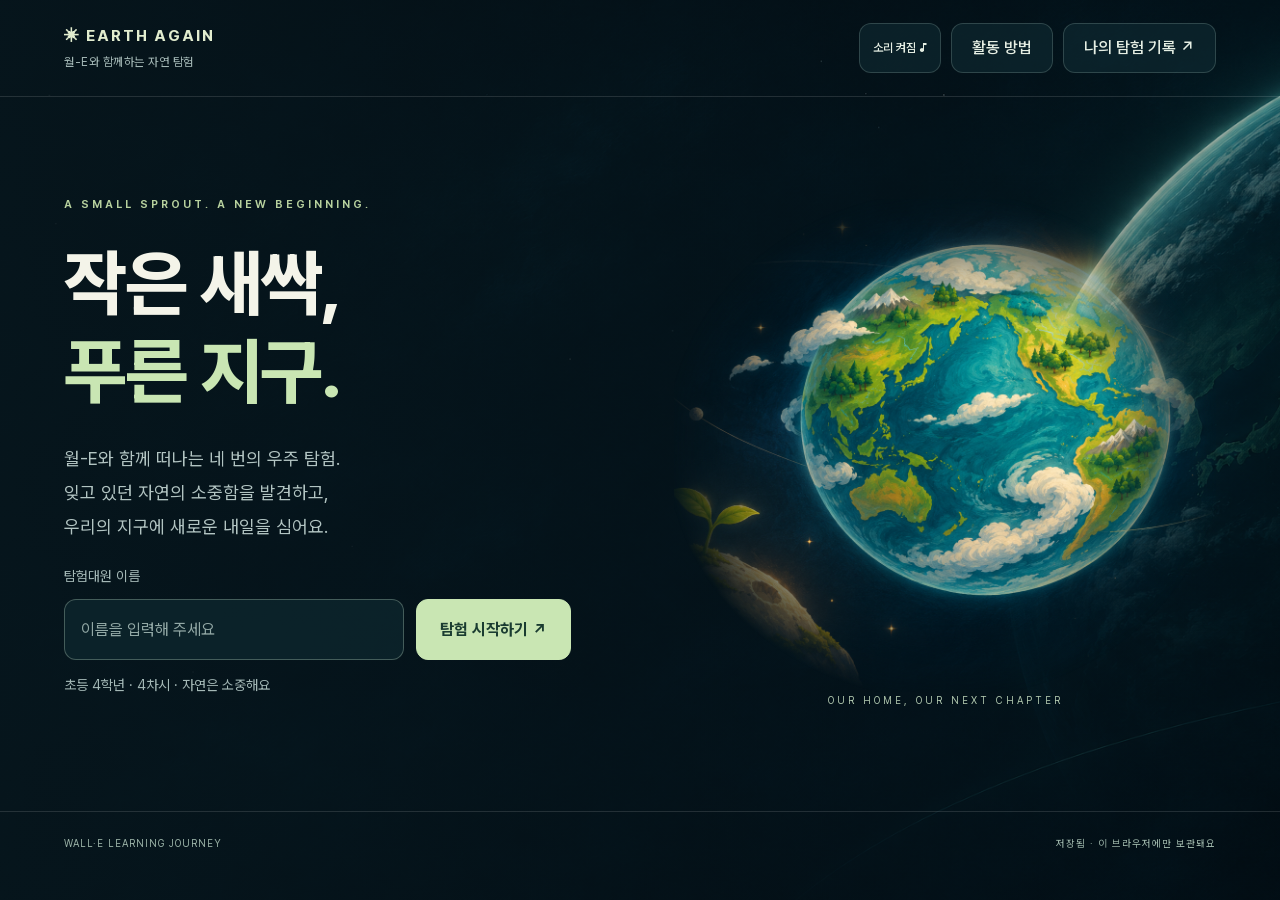
==== index.html @ 94ccd11d "Add WALL-E learning app with 20 levels, hints and sound effects" ====
<!doctype html><html lang="ko"><meta charset="utf-8"><meta name="viewport" content="width=device-width,initial-scale=1"><title>작은 새싹, 푸른 지구</title><link rel="stylesheet" href="style.css"><body><div class="stars"></div><header><a href="#" id="home">✳ EARTH AGAIN <small>월-E와 함께하는 자연 탐험</small></a><nav><button id="help">활동 방법</button><button id="record">나의 탐험 기록 ↗</button></nav></header><main id="app"></main><dialog id="dialog"><h2>우리의 탐험 방법</h2><p>영화를 함께 보고, 기억을 확인하고, 나만의 생각을 남겨요.</p><p>객관식은 다시 도전할 수 있어요. 생각 쓰기에는 정답이 없어요.</p><p>기록은 이 브라우저에만 저장돼요. 공용 기기에서는 기록을 내려받은 뒤 초기화하세요. 브라우저 데이터를 지우면 기록도 사라져요.</p><button onclick="this.closest('dialog').close()">알겠어요</button></dialog><footer><span>WALL·E LEARNING JOURNEY</span><span id="save" role="status">이 기기에 기록을 보관해요</span></footer><script src="data.js"></script><script src="app.js"></script><script src="sound.js"></script><script src="game.js"></script></body></html>
---- style.css ----
@font-face{font-family:Pretendard;src:url('PretendardVariable.woff2') format('woff2');font-weight:100 900;font-display:swap}
:root{--mint:#c9e6b3;--ink:#193b38;--muted:#a4b8b6;--line:#ffffff20}*{box-sizing:border-box}body{margin:0;background:#08171f;color:#f4f4e9;font-family:Pretendard,'Malgun Gothic',sans-serif;line-height:1.7;word-break:keep-all}body:before{content:'';position:fixed;inset:0;z-index:-1;background:linear-gradient(90deg,#07171ed9,#07171e45),url('space-background.png') center/cover no-repeat;pointer-events:none}.stars{display:none}header,footer{display:flex;align-items:center;justify-content:space-between;padding:23px 5vw;border-bottom:1px solid var(--line);gap:20px}header a{color:#e2edcf;text-decoration:none;font-size:15px;font-weight:750;letter-spacing:2px}small{display:block;font-size:12px;font-weight:400;letter-spacing:.5px;color:var(--muted)}header small{margin-top:3px}nav{display:flex;gap:10px}button,input,textarea{font:inherit}button{border:1px solid #9bb9ae40;border-radius:12px;background:#12303880;color:#e5eee3;cursor:pointer;padding:12px 20px;font-weight:550;line-height:1.5;transition:background .18s,transform .18s,border-color .18s}button:hover{background:#23433e;border-color:#a4c6a780;transform:translateY(-1px)}button:active{transform:translateY(1px)}button:disabled{opacity:.38;cursor:default;transform:none}button:focus-visible,a:focus-visible,summary:focus-visible{outline:3px solid #a9ce83;outline-offset:4px}.primary{background:var(--mint);border-color:var(--mint);color:#1a3c31;font-weight:700}.primary:hover{background:#d8efc7;border-color:#d8efc7}main{max-width:1240px;margin:auto;padding:52px 44px;min-height:78vh}.hero{display:grid;grid-template-columns:1.08fr 1fr;align-items:center;min-height:610px;gap:25px}.eyebrow{color:#b7d19e;font-size:11px;letter-spacing:3px;font-weight:650}h1{font-size:clamp(44px,5.7vw,76px);line-height:1.2;font-weight:760;letter-spacing:-2.5px;margin:26px 0}h1 em{font-style:normal;color:var(--mint)}h2{font-weight:700;letter-spacing:-.6px}p{color:#b2c4c2}.intro{font-size:18px;line-height:1.9}.muted{font-size:14px;color:var(--muted)}input{min-width:0;max-width:100%;border:1px solid #b7d1bd55;border-radius:12px;background:#0d252cd9;padding:16px;color:#f3f5e9}input::placeholder{color:#93a9a6}.hero .primary{padding:16px 23px}.earth{width:100%;aspect-ratio:1.1;background:url('earth-story.png') center/cover;mask-image:radial-gradient(ellipse,#000 43%,transparent 73%)}.caption{text-align:center;font-size:10px;letter-spacing:3px;color:#afc6ad}.actions{display:flex;justify-content:space-between;gap:12px;flex-wrap:wrap;margin-top:28px}.topline{display:flex;align-items:center;justify-content:space-between;gap:20px}.map-art{height:180px;border-radius:22px;background:linear-gradient(90deg,#07171e90,transparent),url('earth-story.png') center 45%/cover;position:relative;margin-top:30px;overflow:hidden}.orbit-label{position:absolute;left:25px;bottom:20px;font-size:14px;color:#e4edda}.route{display:grid;grid-template-columns:repeat(4,1fr);gap:15px;margin:25px 0 35px}.mission{text-align:left;padding:26px 22px;background:#10292dde;border:1px solid #a1c5ad35;border-radius:18px;min-height:218px}.mission:before{content:'◌';display:block;font-size:28px;color:var(--mint);margin-bottom:18px;font-weight:300}.mission:nth-child(2):before{content:'↗'}.mission:nth-child(3):before{content:'◎'}.mission:nth-child(4):before{content:'✳'}.mission b{display:block;font-size:20px;line-height:1.5;margin:15px 0}.mission small{color:#b5c4b9}.number{font-size:12px;letter-spacing:1.5px;color:#abc79a}.mission-banner{display:flex;justify-content:space-between;align-items:center;gap:20px;border-bottom:1px solid var(--line);padding:0 0 24px;margin-bottom:30px}.mission-banner span{font-size:12px;letter-spacing:2px;color:#b7ccac}.mission-banner b{font-size:16px;font-weight:450;color:#c2d1c6}.layout{display:grid;grid-template-columns:215px minmax(0,1fr);gap:42px}.side{align-self:start;padding:8px 0}.side h2{font-size:23px;line-height:1.5}.side button{display:block;width:100%;text-align:left;margin:5px 0;background:transparent;border-color:transparent;padding:11px 13px;font-size:14px;color:#a4bbb6}.side button:hover{background:#ffffff09}.side button.active{background:#cee3af16;border-color:#b5ce9633;color:#d1e5bb}.side #map{margin-top:18px;border-top:1px solid var(--line);border-radius:0;padding-top:20px}progress{width:100%;height:4px;accent-color:#c2daa6}progress::-webkit-progress-bar{background:#ffffff12;border-radius:4px}progress::-webkit-progress-value{background:#c2daa6;border-radius:4px}.paper{background:#f5f4eb;color:var(--ink);border-radius:22px;padding:42px;box-shadow:0 18px 60px #0002;border:1px solid #fff9}.paper h2{font-size:26px;line-height:1.65;margin:20px 0 28px}.paper p{color:#60756b}.paper>.number{color:#6c8461}.paper .muted{color:#788570}.paper button{background:#eeefe5;border-color:#d4dcd0;color:#3c5b4b;border-radius:10px}.paper button:hover{background:#e3e9d9;border-color:#9fb397}.paper .primary{background:#315c49;color:#f6f5e7;border-color:#315c49}.paper .primary:hover{background:#244b3b}.choices{display:grid;gap:12px}.paper .choice{position:relative;display:flex;align-items:center;text-align:left;gap:8px;width:100%;padding:19px 20px;background:#fffffa;border:1px solid #d9dfd1;font-size:17px;font-weight:450;line-height:1.6}.choice b{color:#94a48b;font-weight:500}.paper .choice:hover{background:#eef2e5;border-color:#a3b398}.paper .choice.selected{background:#e7efdc;border:2px solid #6d9160;padding:18px 19px}.choice.selected:after{content:'✓';margin-left:auto;color:#466d3d;font-weight:750}.feedback{background:#e9efdc;border-left:3px solid #7c9c66;padding:17px 20px;border-radius:8px;margin-top:22px;color:#3f5c36;font-size:16px}.paper .actions{border-top:1px solid #d8dece;padding-top:23px}.writing-note{font-size:15px;background:#e9eddf;padding:12px 16px;border-radius:9px}.hint-box{background:#f1eacf;border:1px solid #e1d8b9;border-radius:13px;margin:0 0 27px;overflow:hidden}.hint-box summary{display:flex;justify-content:space-between;gap:10px;padding:16px 20px;cursor:pointer;list-style:none;color:#75613c;font-weight:600;font-size:15px}.hint-box summary::-webkit-details-marker{display:none}.hint-box[open] summary{border-bottom:1px solid #dfd5b7}.hint-box p{padding:0 20px;color:#7d6c48;font-size:15px}.sentence-frame{background:#fffaf0;border-radius:10px;padding:16px 18px;margin:16px 20px;color:#685a3b;font-size:17px}.sentence-frame small{color:#a18c61;font-size:11px;margin-bottom:8px}.hint-box button{margin-left:20px}.hint-box .hint-note{font-size:12px}.paper label{font-size:14px;font-weight:650;color:#647b5c}textarea{width:100%;display:block;resize:vertical;min-height:150px;padding:19px;margin:10px 0;border:1px solid #ccd6c5;border-radius:12px;background:#fffef8;color:#294a3b;font-size:18px;line-height:1.8}textarea::placeholder{font-size:16px;color:#9aa58f}textarea:focus,input:focus{outline:3px solid #accd8c66;border-color:#83a46f;outline-offset:2px}#count{font-size:12px}.record-item{border-bottom:1px solid #d5ddcd;padding:25px 0;white-space:pre-wrap;overflow-wrap:anywhere}.record-item b{font-weight:600}.record-item p{margin-bottom:0}dialog{max-width:540px;background:#112c32;color:#edf1e3;padding:34px;border:1px solid #809e8355;border-radius:20px;box-shadow:0 20px 90px #0007}dialog::backdrop{background:#03131bc9}footer{border-bottom:0;border-top:1px solid var(--line);font-size:10px;letter-spacing:1px;color:#9cb4a8}.alert{color:#ffd0af}@media(max-width:900px){main{padding:32px 24px}.hero{gap:0;min-height:550px}.hero .intro{font-size:16px}.route{grid-template-columns:1fr 1fr}.layout{grid-template-columns:1fr;gap:20px}.side{display:flex;overflow:auto;gap:6px;padding:0 0 8px}.side h2,.side>p,.side>.eyebrow{display:none}.side button{min-width:125px;margin:0;white-space:nowrap}.side #map{margin:0;border:0;padding:11px 13px}.paper{padding:32px}.paper h2{font-size:24px}.mission-banner{margin-bottom:20px}}@media(max-width:600px){header{padding:18px;align-items:start}header a{font-size:11px;letter-spacing:1px}header small{display:none}nav{gap:6px}nav button{font-size:11px;padding:8px 10px}.hero{display:flex;flex-direction:column-reverse;align-items:stretch;min-height:0}.earth{height:235px;aspect-ratio:auto;mask-image:radial-gradient(ellipse,#000 35%,transparent 74%)}.caption{display:none}h1,.hero h1{font-size:44px;letter-spacing:-1.5px}.hero .intro{font-size:16px}.hero .actions{gap:10px}.hero input{width:100%}.hero .primary{width:100%}.route{grid-template-columns:1fr;gap:12px}.mission{min-height:0;padding:21px}.mission:before{float:right;margin:0}.mission b{font-size:19px;margin:10px 0}.mission-banner{display:block}.mission-banner b{display:block;margin-top:6px;font-size:14px}.paper{padding:24px 20px;border-radius:17px}.paper h2{font-size:22px}.paper .choice{padding:16px;font-size:16px}.paper .choice.selected{padding:15px}.hint-box summary{padding:15px}.hint-box p{padding:0 15px}.sentence-frame{margin:15px}.topline{align-items:start}.map-art{height:145px}footer{flex-direction:column;align-items:start;gap:6px}textarea{padding:15px}.paper .actions button{font-size:14px}}@media(prefers-reduced-motion:reduce){*{transition:none!important}}@media print{body{background:white;color:black}body:before,header,footer,button,.actions,.side,.hint-box,.mission-banner{display:none!important}main{padding:0}.paper{background:white;border:0;padding:0;box-shadow:none}.record-item{break-inside:avoid}p{color:#222!important}}
.game-hud{display:flex;align-items:center;gap:26px;padding:18px 24px;background:#112c32cc;border:1px solid #b2d1aa30;border-radius:16px;margin-bottom:30px}.hud-label{display:block;font-size:12px;color:#bfd6b1}.game-hud strong{font-size:26px;line-height:1.4;color:#e4edc8}.game-hud strong small{display:inline;font-size:13px;color:#8da998;font-weight:400}.hud-progress{flex:1}.hud-progress small{font-size:11px;margin-top:6px;letter-spacing:0}.game-hud button{font-size:13px;white-space:nowrap}.garden-panel{display:grid;grid-template-columns:220px 1fr;align-items:center;gap:32px;padding:25px 35px;background:#102b2dcc;border:1px solid #a1c5ad30;border-radius:20px;margin:24px 0}.garden-panel h2{font-size:25px;margin:12px 0}.garden-panel p{font-size:15px;line-height:1.8}.garden{position:relative;width:200px;height:200px;overflow:hidden;border-radius:50%;background:radial-gradient(ellipse at 50% 40%,#345a4a,#18383a 65%);border:1px solid #b6c88733}.garden-sun{position:absolute;width:28px;height:28px;background:#e4d8a4;top:27px;right:39px;border-radius:50%;opacity:.7}.soil{position:absolute;width:180px;height:50px;left:10px;bottom:22px;border-radius:50%;background:#456355}.plant{position:absolute;left:98px;bottom:54px;z-index:1;transform-origin:bottom;transition:transform 1s;transform:scale(.7)}.stem{display:block;width:5px;height:75px;border-radius:5px;background:#b2cf7d}.leaf{position:absolute;background:#bcd88d;width:34px;height:19px;border-radius:0 90% 0 90%;left:-29px;top:26px;transform:rotate(15deg)}.leaf.right{left:3px;top:11px;transform:rotate(-70deg);background:#d6e4a3}.leaf.upper{left:-30px;top:-4px;transform:rotate(18deg);display:none}.leaf.crown{left:-19px;top:-24px;transform:rotate(-40deg);width:42px;height:35px;display:none}.stage-0 .plant{transform:scale(.15)}.stage-0 .leaf{display:none}.stage-1 .plant{transform:scale(.5)}.stage-2 .plant{transform:scale(.8)}.stage-3 .plant,.stage-4 .plant{transform:scale(1)}.stage-3 .leaf.upper,.stage-4 .leaf.upper,.stage-4 .leaf.crown{display:block}.stage-4 .stem{width:8px;background:#a8bc74}.garden-caption{position:absolute;bottom:13px;left:0;width:100%;text-align:center;font-size:11px;color:#dce5bd;z-index:2}.medal{display:inline-block;font-size:12px;padding:6px 10px;margin:3px 5px 3px 0;border:1px solid #79967d40;border-radius:20px;color:#739389}.medal.earned{background:#c5dda61a;color:#d5e6b6;border-color:#acc58e80}.mission-reward{display:flex;gap:15px;align-items:center;padding:18px;background:#e5edda;border-radius:13px;margin-bottom:25px}.mission-reward>span{font-size:32px;color:#77994e}.mission-reward b{display:block;color:#3e663f;font-size:17px}.mission-reward small{color:#788c68;letter-spacing:0;margin-top:5px}.reward-note{font-size:12px;color:#7a8f66!important;margin-top:10px}.recycle-object{padding:24px;border:1px solid #9db48755;border-radius:14px;background:#c9e6b312;text-align:center;color:#e4efcf;font-size:22px;font-weight:650;margin:20px 0}.bonus-choices{display:grid;grid-template-columns:repeat(3,1fr);gap:9px}.bonus-choices button{font-size:14px;padding:13px 8px}#bonus-feedback{min-height:60px;font-size:15px}#bonus{width:min(560px,92vw)}@media(max-width:600px){.game-hud{padding:15px;gap:12px;flex-wrap:wrap}.game-hud>div:first-child{flex:1}.hud-progress{order:3;flex-basis:100%}.game-hud strong{font-size:23px}.garden-panel{grid-template-columns:1fr;padding:22px;gap:16px}.garden{margin:auto;width:190px;height:190px}.garden-panel h2{font-size:22px}.garden-panel p{font-size:14px}.bonus-choices{grid-template-columns:1fr}.bonus-choices button{padding:12px}.mission-reward{padding:14px}.mission-reward b{font-size:15px}}@media(prefers-reduced-motion:reduce){.plant{transition:none}}@media print{.game-hud,.garden-panel,.mission-reward,.reward-note{display:none}}
#level-display{display:flex;align-items:center;gap:26px;flex:1;min-width:0}#level-display>div:first-child{min-width:155px}.game-hud strong small{display:block;margin-top:3px;font-size:14px;color:#c4d8b5}.game-hud strong{font-size:27px}#sound-toggle{font-size:12px;padding:10px 13px;white-space:nowrap}#sound-toggle[aria-pressed=false]{color:#91a59f;background:transparent}#level-toast{position:fixed;left:50%;top:95px;transform:translate(-50%,-20px);z-index:100;opacity:0;pointer-events:none;padding:24px 35px;text-align:center;border:1px solid #bcd39577;border-radius:18px;background:#13372ff5;box-shadow:0 16px 60px #0005;transition:opacity .25s,transform .25s;width:max-content;max-width:90vw}#level-toast.visible{opacity:1;transform:translate(-50%,0)}#level-toast>span{display:block;font-size:11px;letter-spacing:4px;color:#cce7a7;margin-bottom:8px}#level-toast b{display:block;font-size:24px;color:#edf4d9}#level-toast small{margin-top:8px;color:#c7d9b8}@media(max-width:600px){header{flex-wrap:wrap}nav{width:100%;justify-content:flex-end}#sound-toggle{font-size:11px;padding:8px 10px}#level-display{flex-direction:column;align-items:stretch;gap:10px;flex-basis:100%}.game-hud #bonus-open{margin-left:auto}.game-hud strong small{display:inline;margin-left:7px}.hud-progress{order:initial}#level-toast{top:125px}#level-toast b{font-size:21px}}@media(prefers-reduced-motion:reduce){#level-toast{transition:none}}@media print{#level-toast{display:none}}
.level-road{display:flex;flex-wrap:wrap;gap:8px;margin:18px 0}.level-road span{font-size:11px;color:#bbcea9;border-bottom:2px solid #9fbd7444;padding:4px 7px}#level-display strong{font-variant-numeric:tabular-nums}
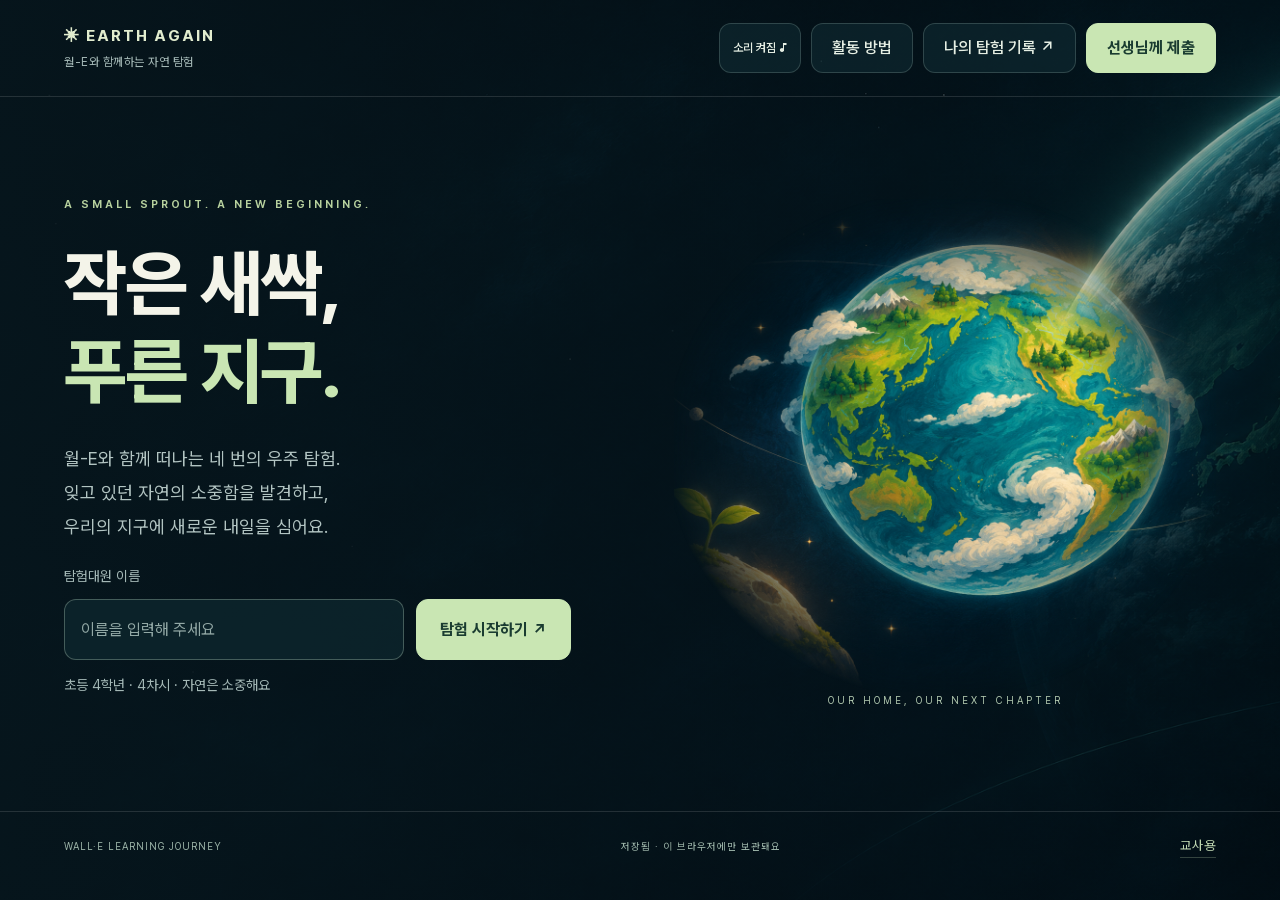
==== commit 92022029: "Add Supabase submissions and protected teacher answer dashboard" ====
--- a/index.html
+++ b/index.html
@@ -1 +1,2 @@
-<!doctype html><html lang="ko"><meta charset="utf-8"><meta name="viewport" content="width=device-width,initial-scale=1"><title>작은 새싹, 푸른 지구</title><link rel="stylesheet" href="style.css"><body><div class="stars"></div><header><a href="#" id="home">✳ EARTH AGAIN <small>월-E와 함께하는 자연 탐험</small></a><nav><button id="help">활동 방법</button><button id="record">나의 탐험 기록 ↗</button></nav></header><main id="app"></main><dialog id="dialog"><h2>우리의 탐험 방법</h2><p>영화를 함께 보고, 기억을 확인하고, 나만의 생각을 남겨요.</p><p>객관식은 다시 도전할 수 있어요. 생각 쓰기에는 정답이 없어요.</p><p>기록은 이 브라우저에만 저장돼요. 공용 기기에서는 기록을 내려받은 뒤 초기화하세요. 브라우저 데이터를 지우면 기록도 사라져요.</p><button onclick="this.closest('dialog').close()">알겠어요</button></dialog><footer><span>WALL·E LEARNING JOURNEY</span><span id="save" role="status">이 기기에 기록을 보관해요</span></footer><script src="data.js"></script><script src="app.js"></script><script src="sound.js"></script><script src="game.js"></script></body></html>
+<!doctype html><html lang="ko"><meta charset="utf-8"><meta name="viewport" content="width=device-width,initial-scale=1"><title>작은 새싹, 푸른 지구</title><link rel="stylesheet" href="style.css"><body><div class="stars"></div><header><a href="#" id="home">✳ EARTH AGAIN <small>월-E와 함께하는 자연 탐험</small></a><nav><button id="help">활동 방법</button><button id="record">나의 탐험 기록 ↗</button></nav></header><main id="app"></main><dialog id="dialog"><h2>우리의 탐험 방법</h2><p>영화를 함께 보고, 기억을 확인하고, 나만의 생각을 남겨요.</p><p>객관식은 다시 도전할 수 있어요. 생각 쓰기에는 정답이 없어요.</p><p>평소 기록은 이 브라우저에 저장돼요. ‘선생님께 제출’을 누르면 이름·번호와 답안을 선생님의 서버에 보내요. 공용 기기에서는 기록을 내려받은 뒤 초기화하세요. 브라우저 데이터를 지우면 기록도 사라져요.</p><button onclick="this.closest('dialog').close()">알겠어요</button></dialog><footer><span>WALL·E LEARNING JOURNEY</span><span id="save" role="status">이 기기에 기록을 보관해요</span></footer><script src="cloud-config.js"></script><script src="cloud.js"></script><script src="data.js"></script><script src="app.js"></script><script src="sound.js"></script><script src="game.js"></script><script src="submission.js"></script></body></html>
+
--- a/style.css
+++ b/style.css
@@ -4,3 +4,5 @@
 #level-display{display:flex;align-items:center;gap:26px;flex:1;min-width:0}#level-display>div:first-child{min-width:155px}.game-hud strong small{display:block;margin-top:3px;font-size:14px;color:#c4d8b5}.game-hud strong{font-size:27px}#sound-toggle{font-size:12px;padding:10px 13px;white-space:nowrap}#sound-toggle[aria-pressed=false]{color:#91a59f;background:transparent}#level-toast{position:fixed;left:50%;top:95px;transform:translate(-50%,-20px);z-index:100;opacity:0;pointer-events:none;padding:24px 35px;text-align:center;border:1px solid #bcd39577;border-radius:18px;background:#13372ff5;box-shadow:0 16px 60px #0005;transition:opacity .25s,transform .25s;width:max-content;max-width:90vw}#level-toast.visible{opacity:1;transform:translate(-50%,0)}#level-toast>span{display:block;font-size:11px;letter-spacing:4px;color:#cce7a7;margin-bottom:8px}#level-toast b{display:block;font-size:24px;color:#edf4d9}#level-toast small{margin-top:8px;color:#c7d9b8}@media(max-width:600px){header{flex-wrap:wrap}nav{width:100%;justify-content:flex-end}#sound-toggle{font-size:11px;padding:8px 10px}#level-display{flex-direction:column;align-items:stretch;gap:10px;flex-basis:100%}.game-hud #bonus-open{margin-left:auto}.game-hud strong small{display:inline;margin-left:7px}.hud-progress{order:initial}#level-toast{top:125px}#level-toast b{font-size:21px}}@media(prefers-reduced-motion:reduce){#level-toast{transition:none}}@media print{#level-toast{display:none}}
 .level-road{display:flex;flex-wrap:wrap;gap:8px;margin:18px 0}.level-road span{font-size:11px;color:#bbcea9;border-bottom:2px solid #9fbd7444;padding:4px 7px}#level-display strong{font-variant-numeric:tabular-nums}
 
+.teacher-link{color:#bfd6b1;font-size:13px;text-decoration:none;border-bottom:1px solid #bfd6b144}.teacher-login{max-width:560px;margin:auto}.teacher-login input,#submit-dialog input{display:block;width:100%;margin:9px 0 20px}.teacher-login input{background:#fffef8;color:#193b38;border-color:#ccd6c5}#submit-dialog{width:min(550px,94vw)}#submit-dialog label{font-size:14px;color:#c7d8b9}select{font:inherit;padding:10px;border:1px solid #b4c3a6;border-radius:9px;background:#fffef8;color:#294a3b}.class-code{display:flex;align-items:center;gap:15px;flex-wrap:wrap;padding:22px 0}.class-code b{font-size:24px;letter-spacing:3px;color:#315c49}.class-code span{font-size:13px;color:#788570}#class-info input[type=checkbox]{width:18px;height:18px;accent-color:#315c49}.answer-table{border-collapse:collapse;width:100%;text-align:left}.answer-table th,.answer-table td{padding:16px;border-bottom:1px solid #d5ddcd;font-size:15px}.answer-table th{color:#647b5c;font-size:13px}.table-scroll{overflow-x:auto}.table-scroll button{white-space:nowrap}#teacher-status{font-size:14px}#create-class{display:flex;gap:8px}#create-class input{color:#193b38;background:#fffef8;border-color:#ccd6c5}nav{flex-wrap:wrap}#submit-teacher{white-space:nowrap}@media(max-width:600px){.class-code{display:block}.class-code b,.class-code span{display:block}.answer-table td,.answer-table th{padding:12px 8px}#create-class{flex-wrap:wrap}.teacher-login{padding:25px}}
+
